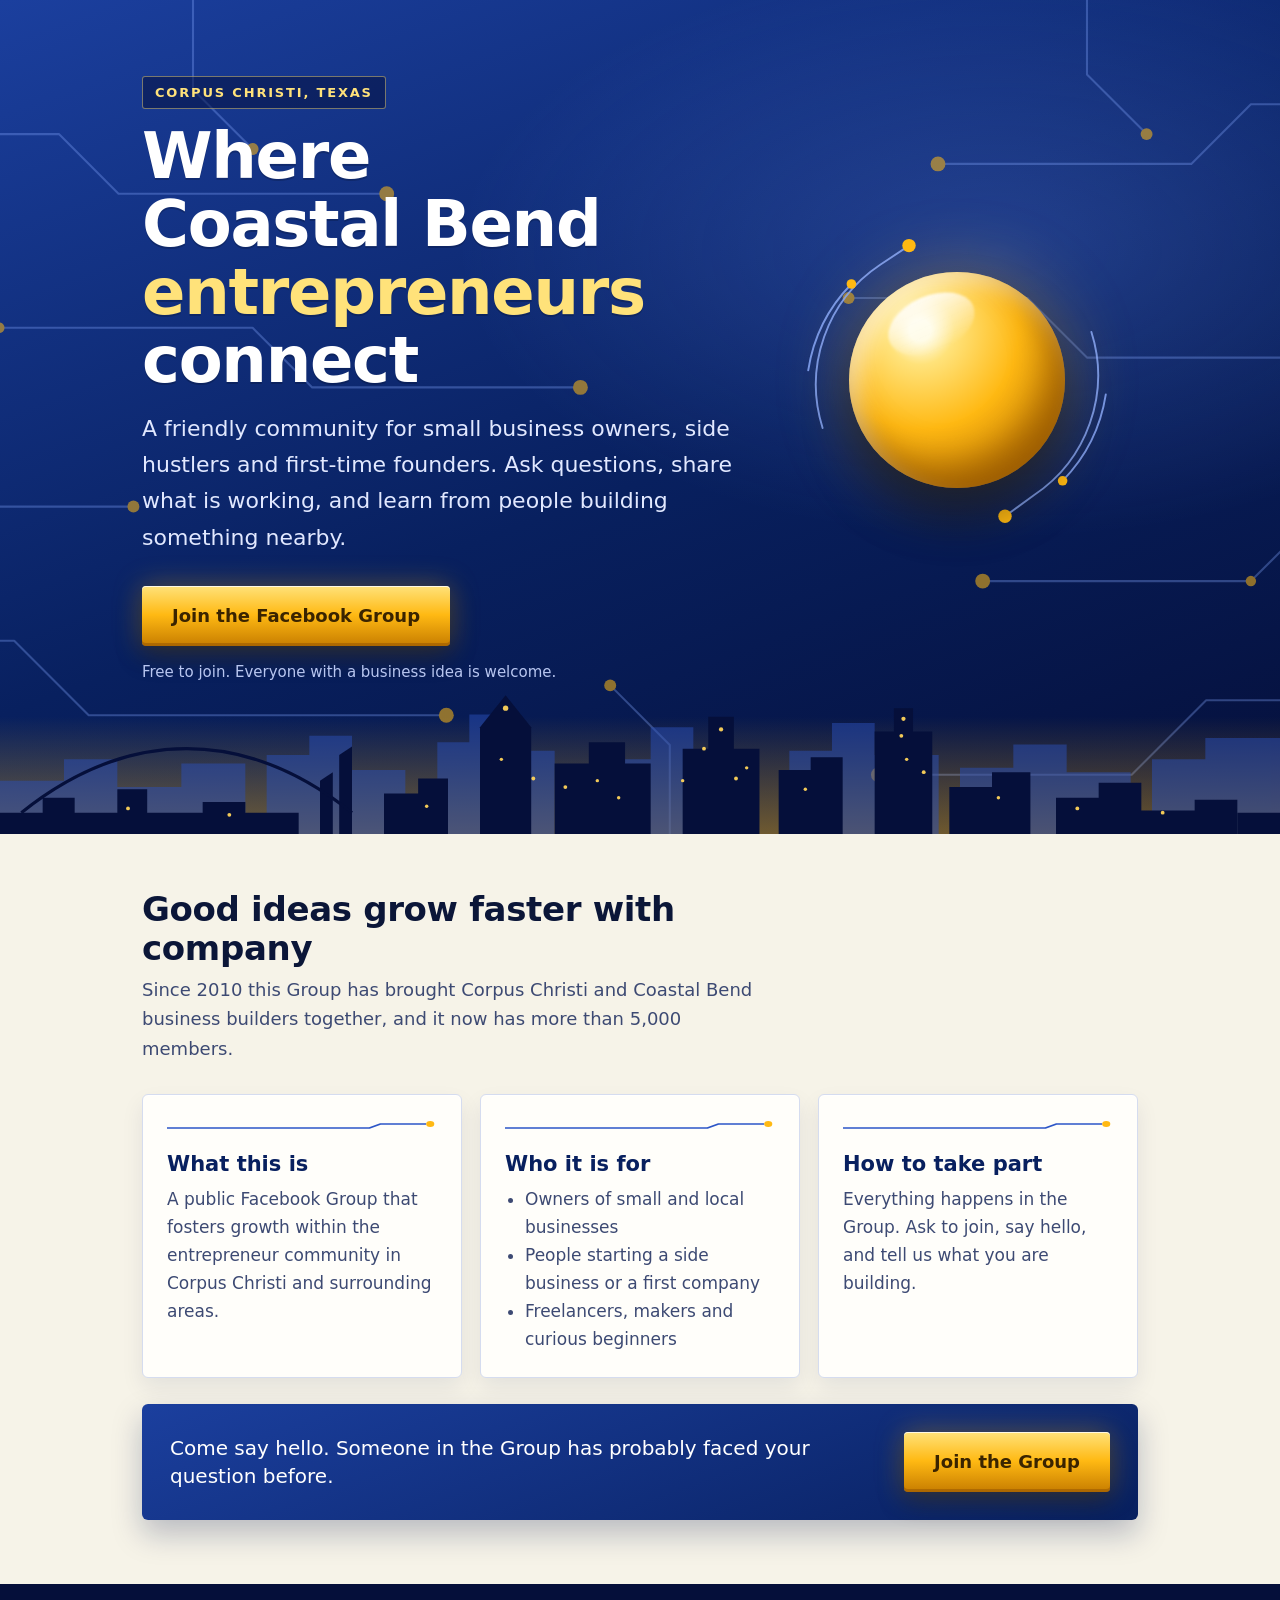
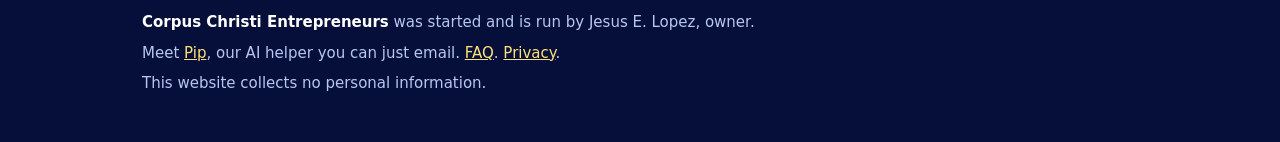
==== index.html @ b6d4269e "Home page: Pip badge appears on the gold orb on hover, CSS only (Jesse OK 10/11; not pushed) Co-Auth" ====
<!doctype html>
<html lang="en">
<head>
<meta charset="utf-8">
<meta name="viewport" content="width=device-width, initial-scale=1">
<title>Corpus Christi Entrepreneurs</title>
<meta name="description" content="A welcoming community for entrepreneurs and small business owners in Corpus Christi and the Coastal Bend. Join the Facebook Group.">
<link rel="canonical" href="https://corpuschristientrepreneurs.org/">
<meta property="og:title" content="Corpus Christi Entrepreneurs">
<meta property="og:description" content="A welcoming community for entrepreneurs and small business owners in Corpus Christi and the Coastal Bend. Join the Facebook Group.">
<meta property="og:type" content="website">
<meta property="og:url" content="https://corpuschristientrepreneurs.org/">
<meta property="og:image" content="https://corpuschristientrepreneurs.org/og-image.png">
<meta name="twitter:card" content="summary_large_image">
<meta name="twitter:title" content="Corpus Christi Entrepreneurs">
<meta name="twitter:description" content="A welcoming community for entrepreneurs and small business owners in Corpus Christi and the Coastal Bend. Join the Facebook Group.">
<meta name="twitter:image" content="https://corpuschristientrepreneurs.org/og-image.png">
<link rel="icon" type="image/png" sizes="32x32" href="/favicon-32.png">
<link rel="icon" type="image/png" sizes="64x64" href="/favicon-64.png">
<link rel="apple-touch-icon" href="/apple-touch-icon.png">
<style>
/* Layout: dark circuit-board hero with a glossy gold orb, then crisp cream panels. Palette taken from the navy Pip icon. */
:root{
  --navy-950:#050f3a;--navy-900:#08205f;--navy-700:#1b3f9e;--navy-500:#2d56c7;
  --sky:#86a8ff;--gold:#ffb913;--gold-hi:#ffe27a;--gold-deep:#c77d00;
  --cream:#f6f3e8;--paper:#fffefa;--ink:#0b1638;--soft:#3d4a73;--line:#d5dcef;
}
*{box-sizing:border-box}
html{scroll-behavior:smooth}
body{margin:0;font:18px/1.65 system-ui,-apple-system,"Segoe UI",Roboto,Helvetica,Arial,sans-serif;color:var(--ink);background:var(--cream)}
.wrap{max-width:1040px;margin:0 auto;padding:0 22px}
/* hero */
header{position:relative;overflow:hidden;color:#fff;background:
  radial-gradient(900px 480px at 78% 30%,rgba(110,150,255,.24),transparent 60%),
  linear-gradient(160deg,var(--navy-700) 0%,var(--navy-900) 55%,var(--navy-950) 100%)}
header svg.circuit{position:absolute;inset:0;width:100%;height:100%;opacity:.55;pointer-events:none}
.hero{position:relative;display:grid;grid-template-columns:1.25fr .75fr;gap:32px;align-items:center;padding-block:76px 150px}
.kicker{display:inline-block;margin:0 0 14px;padding:5px 12px;font-size:13px;font-weight:700;letter-spacing:.14em;text-transform:uppercase;color:var(--gold-hi);border:1px solid rgba(255,226,122,.45);border-radius:3px;background:rgba(5,15,58,.5)}
h1{margin:0 0 16px;font-size:clamp(36px,6.4vw,64px);line-height:1.06;font-weight:800;letter-spacing:-.02em;text-wrap:balance;text-shadow:0 2px 0 rgba(0,0,0,.18)}
h1 span{color:var(--gold-hi)}
.lead{margin:0 0 30px;font-size:clamp(18px,2.4vw,22px);max-width:30em;color:#e1e8ff}
.btn{display:inline-block;padding:15px 30px;font-weight:800;font-size:18px;text-decoration:none;color:#3a2400;border-radius:4px;
  background:linear-gradient(180deg,var(--gold-hi) 0%,var(--gold) 48%,var(--gold-deep) 100%);
  box-shadow:inset 0 1px 0 rgba(255,255,255,.8),inset 0 -3px 0 rgba(120,60,0,.35),0 10px 24px rgba(0,0,0,.35),0 0 28px rgba(255,185,19,.35);
  transition:transform .15s,box-shadow .15s}
.btn:hover,.btn:focus-visible{transform:translateY(-2px);box-shadow:inset 0 1px 0 rgba(255,255,255,.9),inset 0 -3px 0 rgba(120,60,0,.35),0 14px 28px rgba(0,0,0,.4),0 0 38px rgba(255,185,19,.55)}
.btn:focus-visible{outline:3px solid #fff;outline-offset:3px}
.sub{margin:14px 0 0;font-size:15px;color:#b8c6f0}
header svg.skyline{position:absolute;left:0;bottom:0;width:100%;height:clamp(90px,14vw,170px);pointer-events:none}
/* orb */
.orbwrap{position:relative;justify-self:center;width:min(300px,70vw);aspect-ratio:1}
.orbwrap svg{position:absolute;inset:-14%;width:128%;height:128%}
.orb{position:absolute;inset:14%;border-radius:50%;
  background:radial-gradient(circle at 33% 27%,#fffbe0 0 5%,var(--gold-hi) 16%,var(--gold) 46%,var(--gold-deep) 82%,#8a4d00 100%);
  box-shadow:inset -16px -22px 34px rgba(110,55,0,.5),inset 10px 12px 20px rgba(255,255,255,.55),0 30px 46px rgba(0,0,0,.45),0 0 70px rgba(255,185,19,.35)}
.orb::after{content:"";position:absolute;left:17%;top:11%;width:42%;height:26%;border-radius:50%;background:linear-gradient(180deg,rgba(255,255,255,.85),rgba(255,255,255,0));transform:rotate(-24deg);filter:blur(1px)}
/* panels */
main{padding:56px 0 8px}
.intro{max-width:34em;margin:0 0 30px}
.intro h2{margin:0 0 6px;font-size:clamp(26px,4vw,34px);line-height:1.15;letter-spacing:-.01em}
.intro p{margin:0;color:var(--soft)}
.grid{display:grid;grid-template-columns:repeat(3,1fr);gap:18px}
.panel{position:relative;background:var(--paper);border:1px solid var(--line);border-radius:6px;padding:26px 24px 24px;box-shadow:0 1px 0 #fff inset,0 10px 22px rgba(6,22,79,.08)}
.panel svg{display:block;width:100%;height:14px;margin:0 0 16px}
.panel h3{margin:0 0 8px;font-size:21px;line-height:1.25;color:var(--navy-900)}
.panel p,.panel li{margin:0;color:var(--soft);font-size:17px}
.panel ul{margin:0;padding-left:20px}
.cta{margin:26px 0 0;display:flex;flex-wrap:wrap;align-items:center;gap:16px;background:linear-gradient(160deg,var(--navy-700),var(--navy-900));color:#fff;border-radius:6px;padding:28px;box-shadow:0 14px 30px rgba(6,22,79,.25)}
.cta p{margin:0;flex:1 1 280px;font-size:20px;line-height:1.4}
footer{margin-top:56px;background:var(--navy-950);color:#b8c6f0;padding:26px 0 40px;font-size:15px}
footer p{margin:0 0 6px}
footer a{color:var(--gold-hi)}
footer strong{color:#fff}
/* Pip appears on the orb on hover (CSS only; decorative) */
.orb{transition:box-shadow .45s ease}
.orbwrap .badge{position:absolute;inset:14%;width:72%;height:72%;border-radius:50%;opacity:0;transform:scale(.7) rotate(-14deg);transition:opacity .45s ease,transform .45s ease;pointer-events:none}
.orbwrap:hover .badge{opacity:1;transform:scale(1) rotate(0)}
.orbwrap:hover .orb{box-shadow:inset -16px -22px 34px rgba(110,55,0,.5),inset 10px 12px 20px rgba(255,255,255,.55),0 30px 46px rgba(0,0,0,.45),0 0 100px rgba(255,185,19,.6)}
@media (prefers-reduced-motion:reduce){.orb,.orbwrap .badge{transition:none}}
@media (max-width:820px){.hero{grid-template-columns:1fr;padding-block:52px 120px}.orbwrap{order:-1;width:min(210px,55vw);margin-bottom:6px}.grid{grid-template-columns:1fr}}
@media (prefers-reduced-motion:no-preference){.orbwrap{animation:float 7s ease-in-out infinite}@keyframes float{50%{transform:translateY(-8px)}}}
</style>
</head>
<body>
<header>
<svg class="circuit" viewBox="0 0 1200 560" preserveAspectRatio="xMidYMid slice" aria-hidden="true">
<g fill="none" stroke="#86a8ff" stroke-width="1.4" stroke-linecap="round" stroke-linejoin="round" opacity=".6">
<path d="M0 90H210L250 130H430"/><path d="M0 170H120L170 220H340L380 260H560"/><path d="M0 300H90L130 340H260"/><path d="M0 430H180L230 480H470"/>
<path d="M1200 70H1010L970 110H800"/><path d="M1200 200H1090L1050 240H900L860 200H740"/><path d="M1200 340H1060L1010 390H830"/><path d="M1200 470H980L930 520H760"/>
<path d="M300 0V60L340 100"/><path d="M620 560V500L580 460"/><path d="M900 0V50L940 90"/>
</g>
<g fill="#ffb913"><circle cx="430" cy="130" r="5"/><circle cx="560" cy="260" r="5"/><circle cx="260" cy="340" r="4"/><circle cx="470" cy="480" r="5"/><circle cx="800" cy="110" r="5"/><circle cx="740" cy="200" r="4"/><circle cx="830" cy="390" r="5"/><circle cx="760" cy="520" r="5"/><circle cx="340" cy="100" r="4"/><circle cx="580" cy="460" r="4"/><circle cx="940" cy="90" r="4"/><circle cx="170" cy="220" r="3.5"/><circle cx="1010" cy="390" r="3.5"/></g>
</svg>
<svg class="skyline" viewBox="0 0 1200 170" preserveAspectRatio="xMidYMax slice" aria-hidden="true">
<defs><linearGradient id="glow" x1="0" y1="0" x2="0" y2="1"><stop offset="0" stop-color="#ffb913" stop-opacity="0"/><stop offset="1" stop-color="#ffb913" stop-opacity=".42"/></linearGradient></defs>
<rect y="60" width="1200" height="110" fill="url(#glow)"/>
<g fill="#2a4fb8" opacity=".5"><path d="M0 170V120H60V100H110V126H170V104H230V170Z"/><path d="M250 170V96H290V78H330V110H380V170Z"/><path d="M410 170V84H440V58H470V92H520V170Z"/><path d="M560 170V100H610V70H650V104H700V170Z"/><path d="M740 170V92H780V66H820V96H880V170Z"/><path d="M900 170V108H950V86H1000V112H1060V170Z"/><path d="M1080 170V100H1130V80H1200V170Z"/></g>
<g fill="#050f3a">
<path d="M0 170V150H40V136H70V150H110V128H138V150H190V140H230V150H280V170Z"/>
<path d="M300 170V120L312 112V170Z"/><path d="M318 170V96L330 88V170Z"/>
<path d="M360 170V132H392V118H420V170Z"/>
<path d="M450 170V70L474 40L498 70V170Z"/>
<path d="M520 170V104H552V84H586V104H610V170Z"/>
<path d="M640 170V90H664V60H688V90H712V170Z"/>
<path d="M730 170V110H760V98H790V170Z"/>
<path d="M820 170V74H838V52H856V74H874V170Z"/>
<path d="M890 170V126H930V112H966V170Z"/>
<path d="M990 170V136H1030V122H1070V148H1120V138H1160V170Z"/>
<path d="M1160 170V150H1200V170Z"/>
</g>
<g fill="none" stroke="#050f3a" stroke-width="3"><path d="M20 150C120 70 230 70 330 150"/></g>
<g fill="#ffd45a" opacity=".95"><circle cx="500" cy="118" r="1.8"/><circle cx="530" cy="126" r="1.8"/><circle cx="660" cy="90" r="1.8"/><circle cx="690" cy="118" r="1.8"/><circle cx="845" cy="78" r="1.8"/><circle cx="866" cy="112" r="1.8"/><circle cx="1010" cy="146" r="1.8"/><circle cx="1090" cy="150" r="1.8"/><circle cx="120" cy="146" r="1.8"/><circle cx="215" cy="152" r="1.8"/><circle cx="474" cy="52" r="2.5"/><circle cx="676" cy="72" r="2"/><circle cx="847" cy="62" r="2"/><circle cx="640" cy="120" r="1.6"/><circle cx="560" cy="120" r="1.6"/><circle cx="580" cy="136" r="1.6"/><circle cx="850" cy="100" r="1.6"/><circle cx="470" cy="100" r="1.6"/><circle cx="700" cy="108" r="1.6"/><circle cx="936" cy="136" r="1.6"/><circle cx="400" cy="144" r="1.6"/><circle cx="755" cy="128" r="1.6"/></g>
</svg>
<div class="wrap hero">
<div>
<p class="kicker">Corpus Christi, Texas</p>
<h1>Where Coastal Bend <span>entrepreneurs</span> connect</h1>
<p class="lead">A friendly community for small business owners, side hustlers and first-time founders. Ask questions, share what is working, and learn from people building something nearby.</p>
<a class="btn" href="https://www.facebook.com/groups/127256700650900">Join the Facebook Group</a>
<p class="sub">Free to join. Everyone with a business idea is welcome.</p>
</div>
<div class="orbwrap" aria-hidden="true">
<svg viewBox="0 0 400 400"><g fill="none" stroke="#86a8ff" stroke-width="2" stroke-linecap="round" opacity=".85"><path d="M60 250A150 150 0 0 1 120 80L150 60"/><path d="M340 150A150 150 0 0 1 280 320L250 342"/><path d="M45 190A165 165 0 0 1 90 100"/><path d="M355 215A165 165 0 0 1 310 305"/></g><g fill="#ffb913"><circle cx="150" cy="60" r="7"/><circle cx="250" cy="342" r="7"/><circle cx="90" cy="100" r="5"/><circle cx="310" cy="305" r="5"/></g></svg>
<div class="orb"></div>
<img class="badge" src="/pip-badge.png" alt="" width="456" height="456">
</div>
</div>
</header>
<main>
<div class="wrap">
<div class="intro">
<h2>Good ideas grow faster with company</h2>
<p>Since 2010 this Group has brought Corpus Christi and Coastal Bend business builders together, and it now has more than 5,000 members.</p>
</div>
<div class="grid">
<section class="panel">
<svg viewBox="0 0 200 14" preserveAspectRatio="none" aria-hidden="true"><path d="M0 7H150L158 3H192" fill="none" stroke="#2d56c7" stroke-width="1.6"/><circle cx="195" cy="3" r="3" fill="#ffb913"/></svg>
<h3>What this is</h3>
<p>A public Facebook Group that fosters growth within the entrepreneur community in Corpus Christi and surrounding areas.</p>
</section>
<section class="panel">
<svg viewBox="0 0 200 14" preserveAspectRatio="none" aria-hidden="true"><path d="M0 7H150L158 3H192" fill="none" stroke="#2d56c7" stroke-width="1.6"/><circle cx="195" cy="3" r="3" fill="#ffb913"/></svg>
<h3>Who it is for</h3>
<ul><li>Owners of small and local businesses</li><li>People starting a side business or a first company</li><li>Freelancers, makers and curious beginners</li></ul>
</section>
<section class="panel">
<svg viewBox="0 0 200 14" preserveAspectRatio="none" aria-hidden="true"><path d="M0 7H150L158 3H192" fill="none" stroke="#2d56c7" stroke-width="1.6"/><circle cx="195" cy="3" r="3" fill="#ffb913"/></svg>
<h3>How to take part</h3>
<p>Everything happens in the Group. Ask to join, say hello, and tell us what you are building.</p>
</section>
</div>
<div class="cta">
<p>Come say hello. Someone in the Group has probably faced your question before.</p>
<a class="btn" href="https://www.facebook.com/groups/127256700650900">Join the Group</a>
</div>
</div>
</main>
<footer>
<div class="wrap">
<p><strong>Corpus Christi Entrepreneurs</strong> was started and is run by Jesus E. Lopez, owner.</p>
<p>Meet <a href="/pip/">Pip</a>, our AI helper you can just email. <a href="/faq/">FAQ</a>. <a href="/privacy/">Privacy</a>.</p>
<p>This website collects no personal information.</p>
</div>
</footer>
</body>
</html>
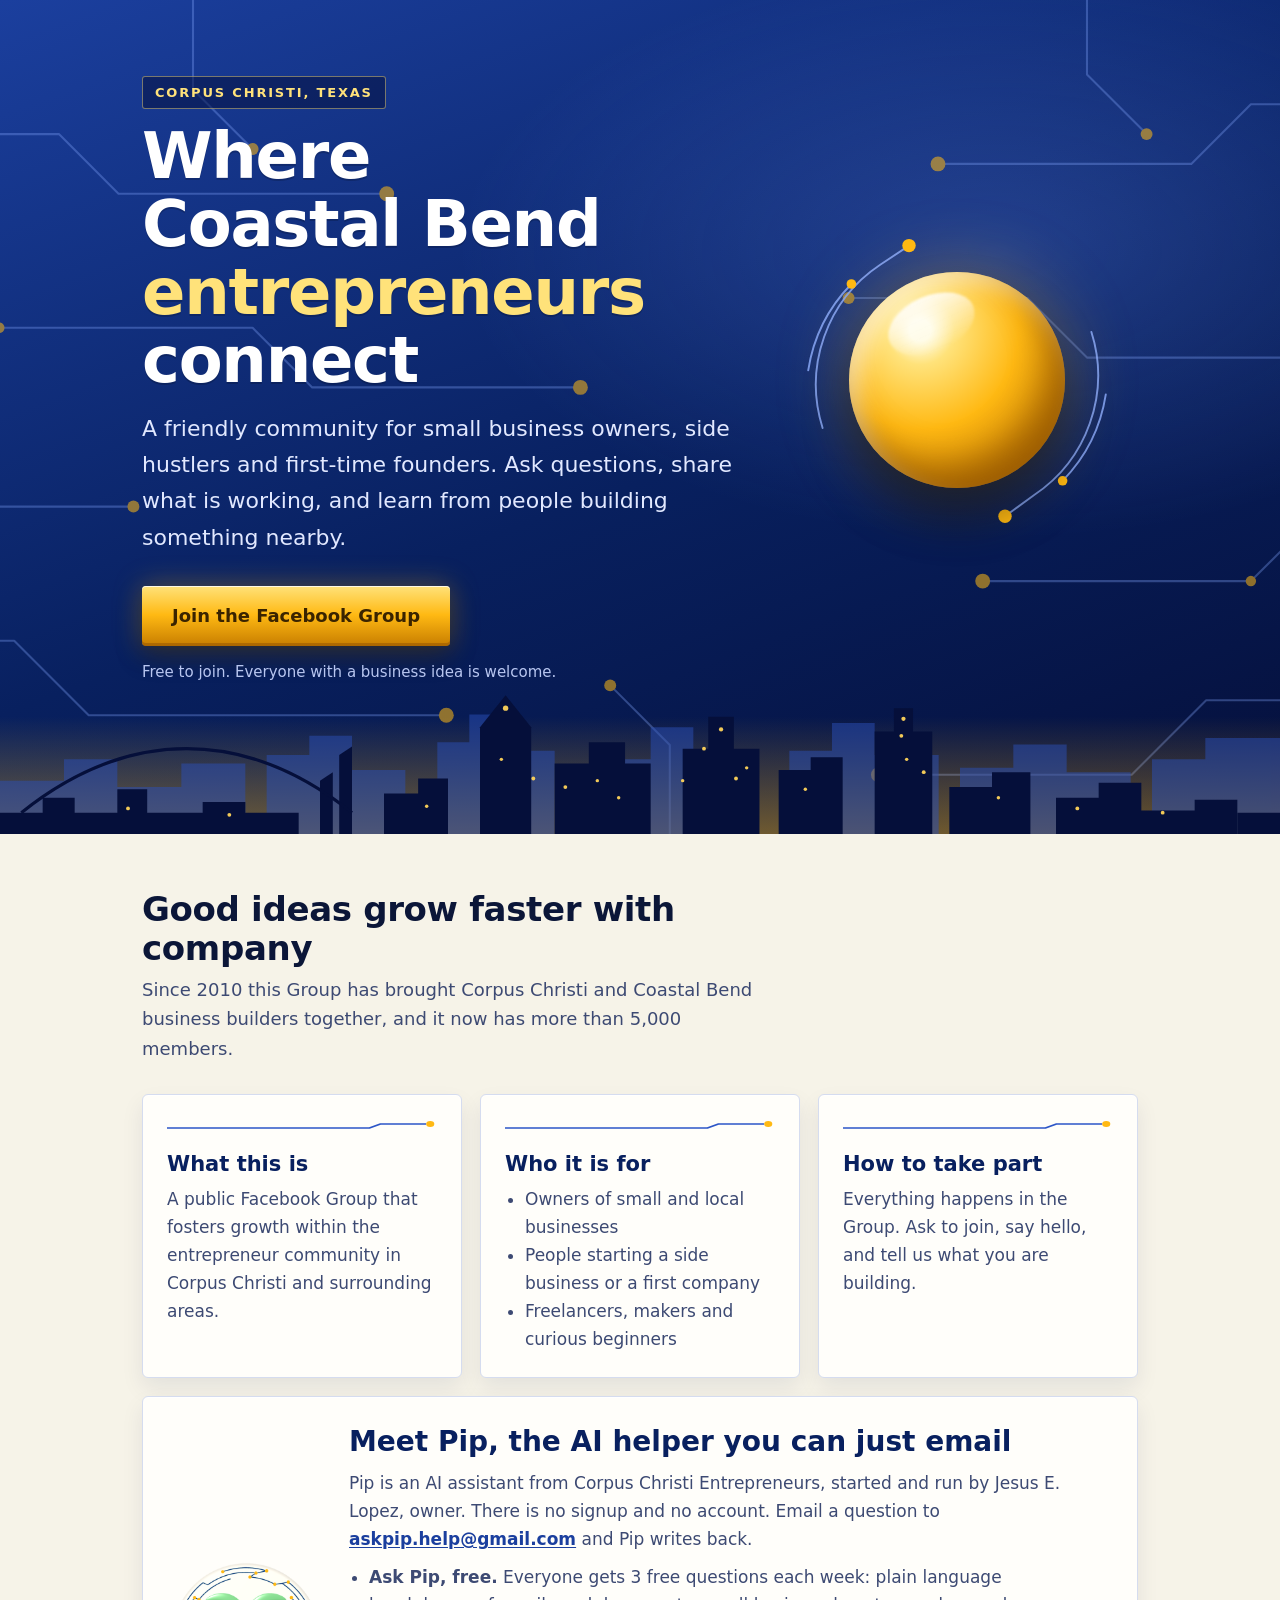
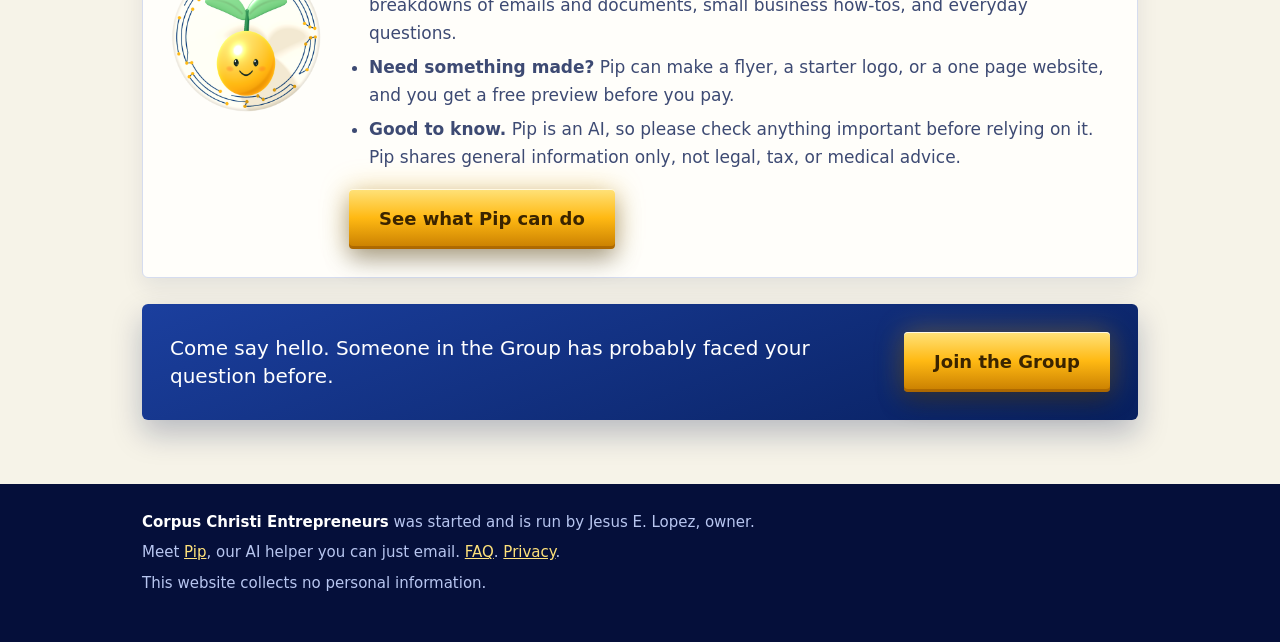
==== commit 984125bf: "Home page: Meet Pip panel with email, free questions, paid items and AI notice (Jesse OK 10/12; not " ====
--- a/index.html
+++ b/index.html
@@ -65,6 +65,15 @@
 .panel h3{margin:0 0 8px;font-size:21px;line-height:1.25;color:var(--navy-900)}
 .panel p,.panel li{margin:0;color:var(--soft);font-size:17px}
 .panel ul{margin:0;padding-left:20px}
+.pip{margin:18px 0 0;display:grid;grid-template-columns:150px 1fr;gap:28px;align-items:center;padding:28px}
+.pip img{display:block;width:150px;height:150px;border-radius:50%}
+.pip h2{margin:0 0 10px;line-height:1.2;color:var(--navy-900);font-size:clamp(22px,3.2vw,28px)}
+.pip p{margin:0 0 10px}
+.pip ul{margin:0 0 18px;padding-left:20px}
+.pip li{margin:0 0 6px}
+.pip a:not(.btn){color:var(--navy-700);text-decoration:underline;text-underline-offset:2px;font-weight:600}
+.pip .btn{color:#3a2400}
+@media(max-width:640px){.pip{grid-template-columns:1fr;gap:16px;padding:24px 20px}.pip img{width:110px;height:110px}}
 .cta{margin:26px 0 0;display:flex;flex-wrap:wrap;align-items:center;gap:16px;background:linear-gradient(160deg,var(--navy-700),var(--navy-900));color:#fff;border-radius:6px;padding:28px;box-shadow:0 14px 30px rgba(6,22,79,.25)}
 .cta p{margin:0;flex:1 1 280px;font-size:20px;line-height:1.4}
 footer{margin-top:56px;background:var(--navy-950);color:#b8c6f0;padding:26px 0 40px;font-size:15px}
@@ -75,8 +84,15 @@
 .orb{transition:box-shadow .45s ease}
 .orbwrap .badge{position:absolute;inset:14%;width:72%;height:72%;border-radius:50%;opacity:0;transform:scale(.7) rotate(-14deg);transition:opacity .45s ease,transform .45s ease;pointer-events:none}
 .orbwrap:hover .badge{opacity:1;transform:scale(1) rotate(0)}
+.orblink{position:absolute;inset:14%;border-radius:50%;z-index:2;cursor:pointer;-webkit-tap-highlight-color:transparent}
+.orblink:focus-visible{outline:3px solid var(--gold-hi);outline-offset:4px}
+.orblink:focus-visible~.badge{opacity:1;transform:scale(1) rotate(0)}
+.orblink svg{position:absolute;left:-38.9%;top:-38.9%;width:177.8%;height:177.8%;pointer-events:none;overflow:visible}
+.orbtext{font:700 22px/1 system-ui,-apple-system,"Segoe UI",Roboto,Helvetica,Arial,sans-serif;letter-spacing:3px;fill:var(--gold-hi);opacity:0;transition:opacity .45s ease .12s;pointer-events:none;filter:drop-shadow(0 2px 3px rgba(0,0,0,.55))}
+.orbwrap:hover .orbtext,.orblink:focus-visible .orbtext{opacity:1}
+.orbwrap:hover .orbtext{pointer-events:visiblePainted}
 .orbwrap:hover .orb{box-shadow:inset -16px -22px 34px rgba(110,55,0,.5),inset 10px 12px 20px rgba(255,255,255,.55),0 30px 46px rgba(0,0,0,.45),0 0 100px rgba(255,185,19,.6)}
-@media (prefers-reduced-motion:reduce){.orb,.orbwrap .badge{transition:none}}
+@media (prefers-reduced-motion:reduce){.orb,.orbwrap .badge,.orbtext{transition:none}}
 @media (max-width:820px){.hero{grid-template-columns:1fr;padding-block:52px 120px}.orbwrap{order:-1;width:min(210px,55vw);margin-bottom:6px}.grid{grid-template-columns:1fr}}
 @media (prefers-reduced-motion:no-preference){.orbwrap{animation:float 7s ease-in-out infinite}@keyframes float{50%{transform:translateY(-8px)}}}
 </style>
@@ -119,10 +135,11 @@
 <a class="btn" href="https://www.facebook.com/groups/127256700650900">Join the Facebook Group</a>
 <p class="sub">Free to join. Everyone with a business idea is welcome.</p>
 </div>
-<div class="orbwrap" aria-hidden="true">
-<svg viewBox="0 0 400 400"><g fill="none" stroke="#86a8ff" stroke-width="2" stroke-linecap="round" opacity=".85"><path d="M60 250A150 150 0 0 1 120 80L150 60"/><path d="M340 150A150 150 0 0 1 280 320L250 342"/><path d="M45 190A165 165 0 0 1 90 100"/><path d="M355 215A165 165 0 0 1 310 305"/></g><g fill="#ffb913"><circle cx="150" cy="60" r="7"/><circle cx="250" cy="342" r="7"/><circle cx="90" cy="100" r="5"/><circle cx="310" cy="305" r="5"/></g></svg>
-<div class="orb"></div>
-<img class="badge" src="/pip-badge.png" alt="" width="456" height="456">
+<div class="orbwrap">
+<svg aria-hidden="true" viewBox="0 0 400 400"><g fill="none" stroke="#86a8ff" stroke-width="2" stroke-linecap="round" opacity=".85"><path d="M60 250A150 150 0 0 1 120 80L150 60"/><path d="M340 150A150 150 0 0 1 280 320L250 342"/><path d="M45 190A165 165 0 0 1 90 100"/><path d="M355 215A165 165 0 0 1 310 305"/></g><g fill="#ffb913"><circle cx="150" cy="60" r="7"/><circle cx="250" cy="342" r="7"/><circle cx="90" cy="100" r="5"/><circle cx="310" cy="305" r="5"/></g></svg>
+<div class="orb" aria-hidden="true"></div>
+<a class="orblink" href="/pip/" aria-label="Meet Pip"><svg viewBox="0 0 400 400" aria-hidden="true" focusable="false"><defs><path id="orbarc" d="M67 200A133 133 0 0 0 333 200"/></defs><text class="orbtext"><textPath href="#orbarc" startOffset="50%" text-anchor="middle">Meet Pip</textPath></text></svg></a>
+<img class="badge" src="/pip-badge.png" alt="" aria-hidden="true" width="456" height="456">
 </div>
 </div>
 </header>
@@ -149,6 +166,19 @@
 <p>Everything happens in the Group. Ask to join, say hello, and tell us what you are building.</p>
 </section>
 </div>
+<section class="panel pip">
+<img src="/pip-badge.png" width="150" height="150" alt="Pip, the Corpus Christi Entrepreneurs AI helper, shown as a round navy badge">
+<div>
+<h2>Meet Pip, the AI helper you can just email</h2>
+<p>Pip is an AI assistant from Corpus Christi Entrepreneurs, started and run by Jesus E. Lopez, owner. There is no signup and no account. Email a question to <a href="mailto:askpip.help@gmail.com">askpip.help@gmail.com</a> and Pip writes back.</p>
+<ul>
+<li><strong>Ask Pip, free.</strong> Everyone gets 3 free questions each week: plain language breakdowns of emails and documents, small business how-tos, and everyday questions.</li>
+<li><strong>Need something made?</strong> Pip can make a flyer, a starter logo, or a one page website, and you get a free preview before you pay.</li>
+<li><strong>Good to know.</strong> Pip is an AI, so please check anything important before relying on it. Pip shares general information only, not legal, tax, or medical advice.</li>
+</ul>
+<a class="btn" href="/pip/">See what Pip can do</a>
+</div>
+</section>
 <div class="cta">
 <p>Come say hello. Someone in the Group has probably faced your question before.</p>
 <a class="btn" href="https://www.facebook.com/groups/127256700650900">Join the Group</a>
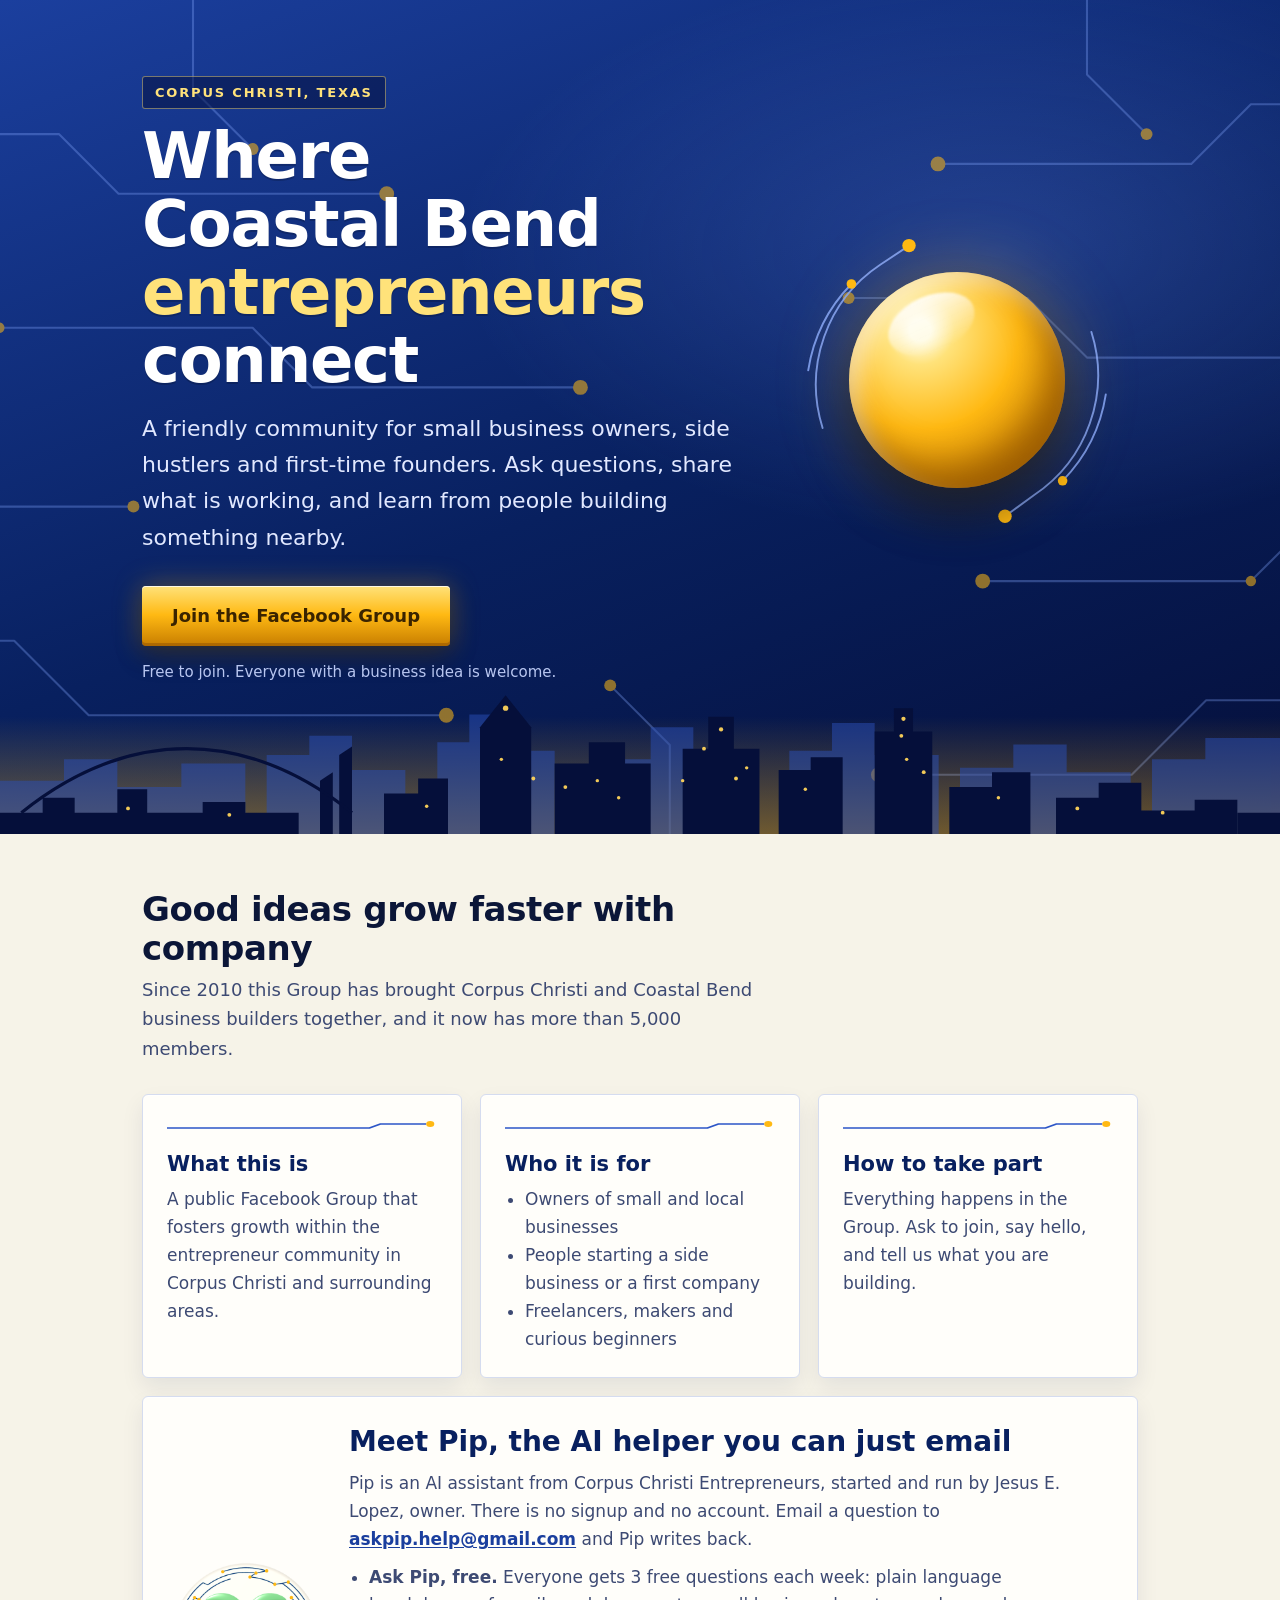
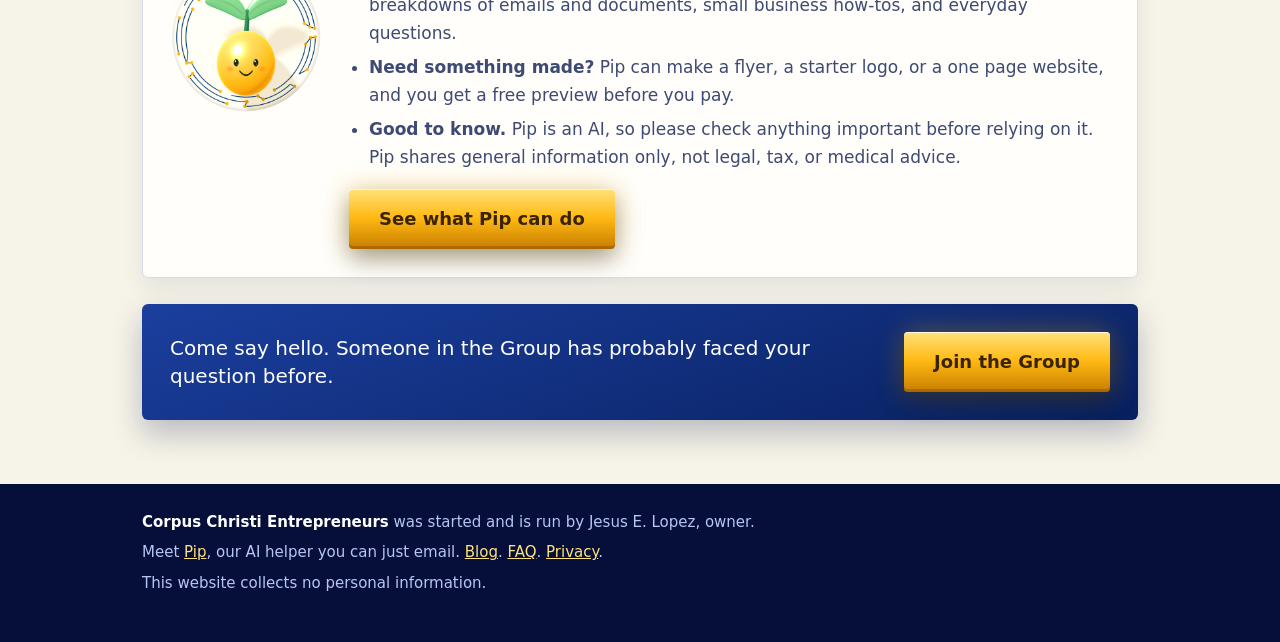
==== commit 0f5f7005: "Blog: add /blog/ and first post 'We Tried It: Finding Our Real Costs in One Afternoon' with audio; f" ====
--- a/index.html
+++ b/index.html
@@ -188,7 +188,7 @@
 <footer>
 <div class="wrap">
 <p><strong>Corpus Christi Entrepreneurs</strong> was started and is run by Jesus E. Lopez, owner.</p>
-<p>Meet <a href="/pip/">Pip</a>, our AI helper you can just email. <a href="/faq/">FAQ</a>. <a href="/privacy/">Privacy</a>.</p>
+<p>Meet <a href="/pip/">Pip</a>, our AI helper you can just email. <a href="/blog/">Blog</a>. <a href="/faq/">FAQ</a>. <a href="/privacy/">Privacy</a>.</p>
 <p>This website collects no personal information.</p>
 </div>
 </footer>
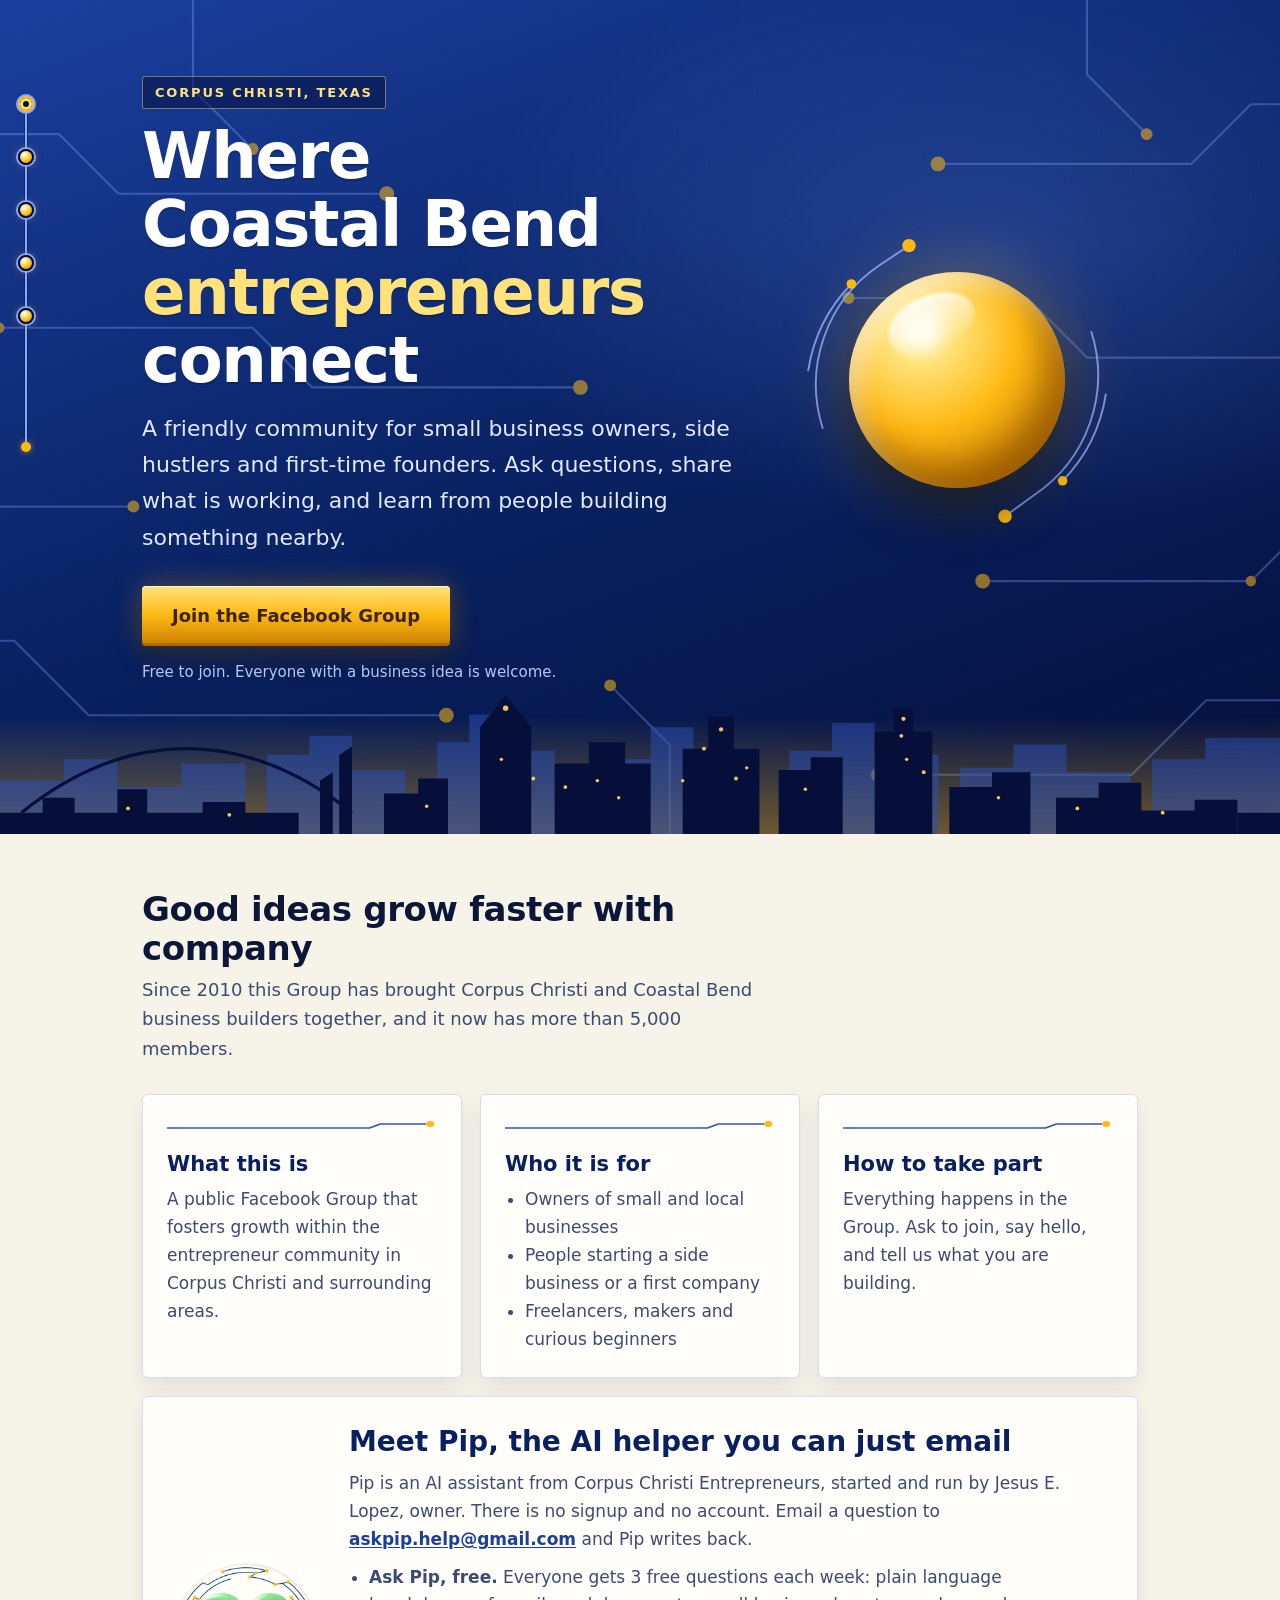
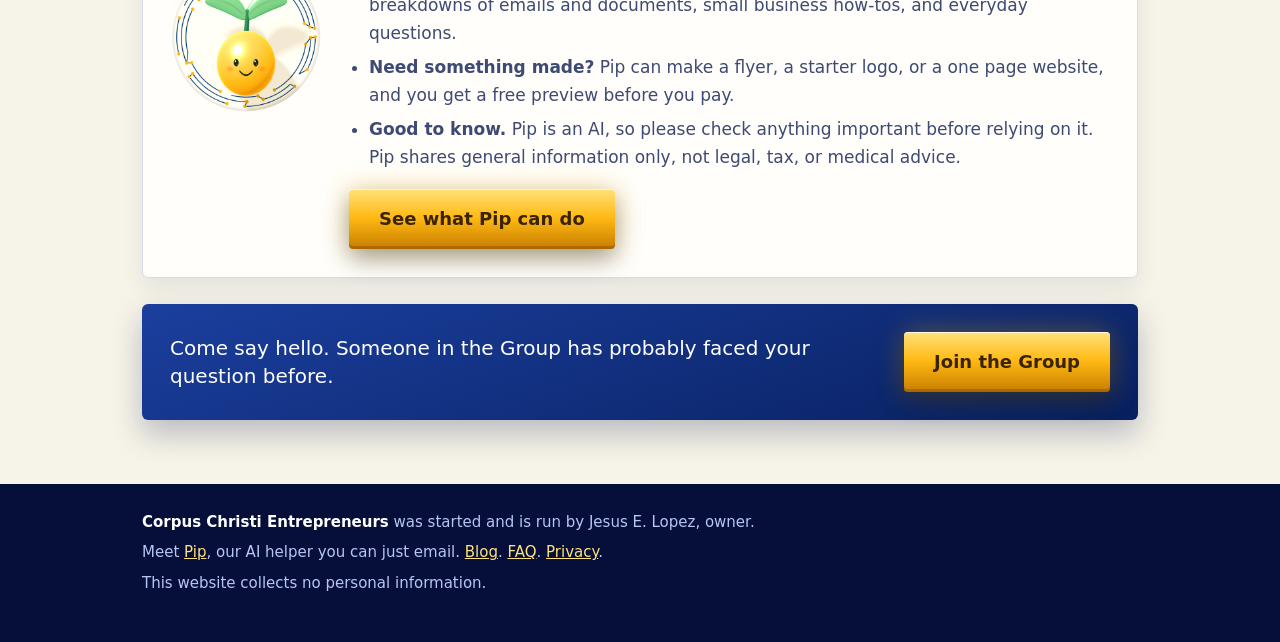
==== commit 13534f65: "Side menu rail on every page, joined to the home circuit; skyline, tower dot and bridge in inner pag" ====
--- a/index.html
+++ b/index.html
@@ -96,12 +96,14 @@
 @media (max-width:820px){.hero{grid-template-columns:1fr;padding-block:52px 120px}.orbwrap{order:-1;width:min(210px,55vw);margin-bottom:6px}.grid{grid-template-columns:1fr}}
 @media (prefers-reduced-motion:no-preference){.orbwrap{animation:float 7s ease-in-out infinite}@keyframes float{50%{transform:translateY(-8px)}}}
 </style>
+<link rel="stylesheet" href="/nav.css">
 </head>
 <body>
+<nav class="railnav" aria-label="Site pages"><ul><li><a href="/" aria-current="page"><span class="label">Home</span><span class="pad"></span></a></li><li><a href="/pip/"><span class="label">Meet Pip</span><span class="pad"></span></a></li><li><a href="/blog/"><span class="label">Blog</span><span class="pad"></span></a></li><li><a href="/faq/"><span class="label">FAQ</span><span class="pad"></span></a></li><li><a href="/privacy/"><span class="label">Privacy</span><span class="pad"></span></a></li></ul></nav>
 <header>
 <svg class="circuit" viewBox="0 0 1200 560" preserveAspectRatio="xMidYMid slice" aria-hidden="true">
 <g fill="none" stroke="#86a8ff" stroke-width="1.4" stroke-linecap="round" stroke-linejoin="round" opacity=".6">
-<path d="M0 90H210L250 130H430"/><path d="M0 170H120L170 220H340L380 260H560"/><path d="M0 300H90L130 340H260"/><path d="M0 430H180L230 480H470"/>
+<path d="M0 90H210L250 130H430"/><path d="M0 170H120L170 220H340L380 260H560"/><path id="tapline" d="M0 300H90L130 340H260"/><path d="M0 430H180L230 480H470"/>
 <path d="M1200 70H1010L970 110H800"/><path d="M1200 200H1090L1050 240H900L860 200H740"/><path d="M1200 340H1060L1010 390H830"/><path d="M1200 470H980L930 520H760"/>
 <path d="M300 0V60L340 100"/><path d="M620 560V500L580 460"/><path d="M900 0V50L940 90"/>
 </g>
@@ -192,5 +194,14 @@
 <p>This website collects no personal information.</p>
 </div>
 </footer>
+<script>
+/* Runs the side rail's trace down to the hero circuit line at the left edge, while that line sits below the cap. */
+(()=>{const nav=document.querySelector('.railnav'),line=document.getElementById('tapline');if(!nav||!line)return;
+const ul=nav.querySelector('ul');
+function fit(){const n=nav.getBoundingClientRect(),capBottom=ul.getBoundingClientRect().bottom+22;
+const y=new DOMPoint(0,300).matrixTransform(line.ownerSVGElement.getScreenCTM()).y,gap=y-capBottom;
+if(gap>0){nav.style.setProperty('--tap-top',(capBottom-n.top)+'px');nav.style.setProperty('--tap',gap+'px');nav.classList.add('tapped')}else nav.classList.remove('tapped')}
+addEventListener('scroll',fit,{passive:true});addEventListener('resize',fit);fit()})();
+</script>
 </body>
 </html>
--- a/nav.css
+++ b/nav.css
@@ -0,0 +1,36 @@
+/* Side rail: a vertical circuit trace with gold pads, one per page. Pads swell and a label slides out on hover or keyboard focus. */
+.railnav{position:fixed;left:18px;top:90px;z-index:50}
+.railnav ul{position:relative;list-style:none;margin:0;padding:0;display:flex;flex-direction:column;gap:26px}
+.railnav ul::before{content:"";position:absolute;left:7px;top:8px;bottom:-22px;width:2px;border-radius:1px;background:#86a8ff;box-shadow:0 0 0 1px rgba(5,15,58,.35)}
+.railnav ul::after{content:"";position:absolute;left:4px;bottom:-28px;width:8px;height:8px;border-radius:50%;background:#86a8ff;box-shadow:0 0 0 1px rgba(5,15,58,.35)}
+.railnav a{position:relative;display:flex;flex-direction:row-reverse;align-items:center;justify-content:flex-end;gap:10px;text-decoration:none;outline:none}
+.railnav .pad{flex:none;width:16px;height:16px;border-radius:50%;border:2px solid #050f3a;
+  background:radial-gradient(circle at 35% 30%,#fffbe0 0 10%,#ffe27a 30%,#ffb913 60%,#c77d00 100%);
+  box-shadow:0 0 0 2px #86a8ff,0 0 8px rgba(255,185,19,.45);transition:transform .2s ease,box-shadow .2s ease}
+.railnav .label{font:700 13px/1 system-ui,-apple-system,"Segoe UI",Roboto,Helvetica,Arial,sans-serif;letter-spacing:.1em;text-transform:uppercase;white-space:nowrap;
+  color:#ffe27a;background:rgba(5,15,58,.9);border:1px solid rgba(255,226,122,.45);border-radius:3px;padding:6px 10px;
+  opacity:0;transform:translateX(-8px);transition:opacity .2s ease,transform .2s ease;pointer-events:none}
+.railnav a:hover .pad,.railnav a:focus-visible .pad{transform:scale(1.7);box-shadow:0 0 0 2px #ffe27a,0 0 18px rgba(255,185,19,.8)}
+.railnav a:hover .label,.railnav a:focus-visible .label{opacity:1;transform:none}
+.railnav a[aria-current="page"] .pad{background:#050f3a;border-color:#ffb913;box-shadow:0 0 0 2px #86a8ff,inset 0 0 0 3px #ffe27a}
+@media (max-width:700px){.railnav{display:none}}
+@media (prefers-reduced-motion:reduce){.railnav .pad,.railnav .label{transition:none}}
+/* Home page only: the rail's own trace stretches past the last pad down to the nearest hero circuit line, with a gold junction. Positioned by the script on that page; hidden once the line scrolls past. */
+.railnav::after{content:"";position:absolute;left:3px;top:calc(var(--tap-top,0px) + var(--tap,0px) - 5px);width:10px;height:10px;border-radius:50%;background:#ffb913;box-shadow:0 0 6px rgba(255,185,19,.6);display:none}
+.railnav.tapped::after{display:block}
+.railnav.tapped ul::before{bottom:calc(-22px - var(--tap,0px))}
+.railnav.tapped ul::after{display:none}
+/* Inner pages: a skyscraper stands under the dot between the site name and the page name, so the dot is its beacon. */
+header{position:relative;overflow:hidden}
+.tower{position:relative;font-weight:700;color:#ffe27a;text-shadow:0 0 6px rgba(255,226,122,.9)}
+.tower::after{content:"";position:absolute;left:50%;top:.8em;width:22px;height:60px;margin-left:-11px;pointer-events:none;
+  background:radial-gradient(circle at 8px 21px,#ffd45a 0 1px,transparent 1.6px),radial-gradient(circle at 14px 26px,#ffd45a 0 1px,transparent 1.6px),radial-gradient(circle at 7px 31px,#ffd45a 0 1px,transparent 1.6px),radial-gradient(circle at 15px 35px,#ffd45a 0 1px,transparent 1.6px),#050f3a;
+  clip-path:polygon(9.5px 0,12.5px 0,12.5px 6px,16px 9px,16px 13px,22px 17px,22px 100%,0 100%,0 17px,6px 13px,6px 9px,9.5px 6px)}
+/* Inner pages: the home page's bridge arch, small, standing to the right of the page name. */
+.bridge{position:relative;display:inline-block;width:150px;height:1em}
+.bridge::after{content:"";position:absolute;left:14px;top:1.32em;width:136px;height:28px;pointer-events:none;
+  background:url("data:image/svg+xml,%3Csvg xmlns='http://www.w3.org/2000/svg' viewBox='18 86 314 66' preserveAspectRatio='none'%3E%3Cpath d='M20 150C120 70 230 70 330 150' fill='none' stroke='%23050f3a' stroke-width='5'/%3E%3C/svg%3E") no-repeat center/100% 100%}
+@media (max-width:560px){.bridge{display:none}}
+/* Keep page content clear of the rail on mid-size screens, where the content would otherwise start under it. */
+@media (min-width:701px) and (max-width:803px){.wrap{padding-left:52px}}
+@media (min-width:701px) and (max-width:1083px){body:has(svg.circuit) .wrap{padding-left:52px}}
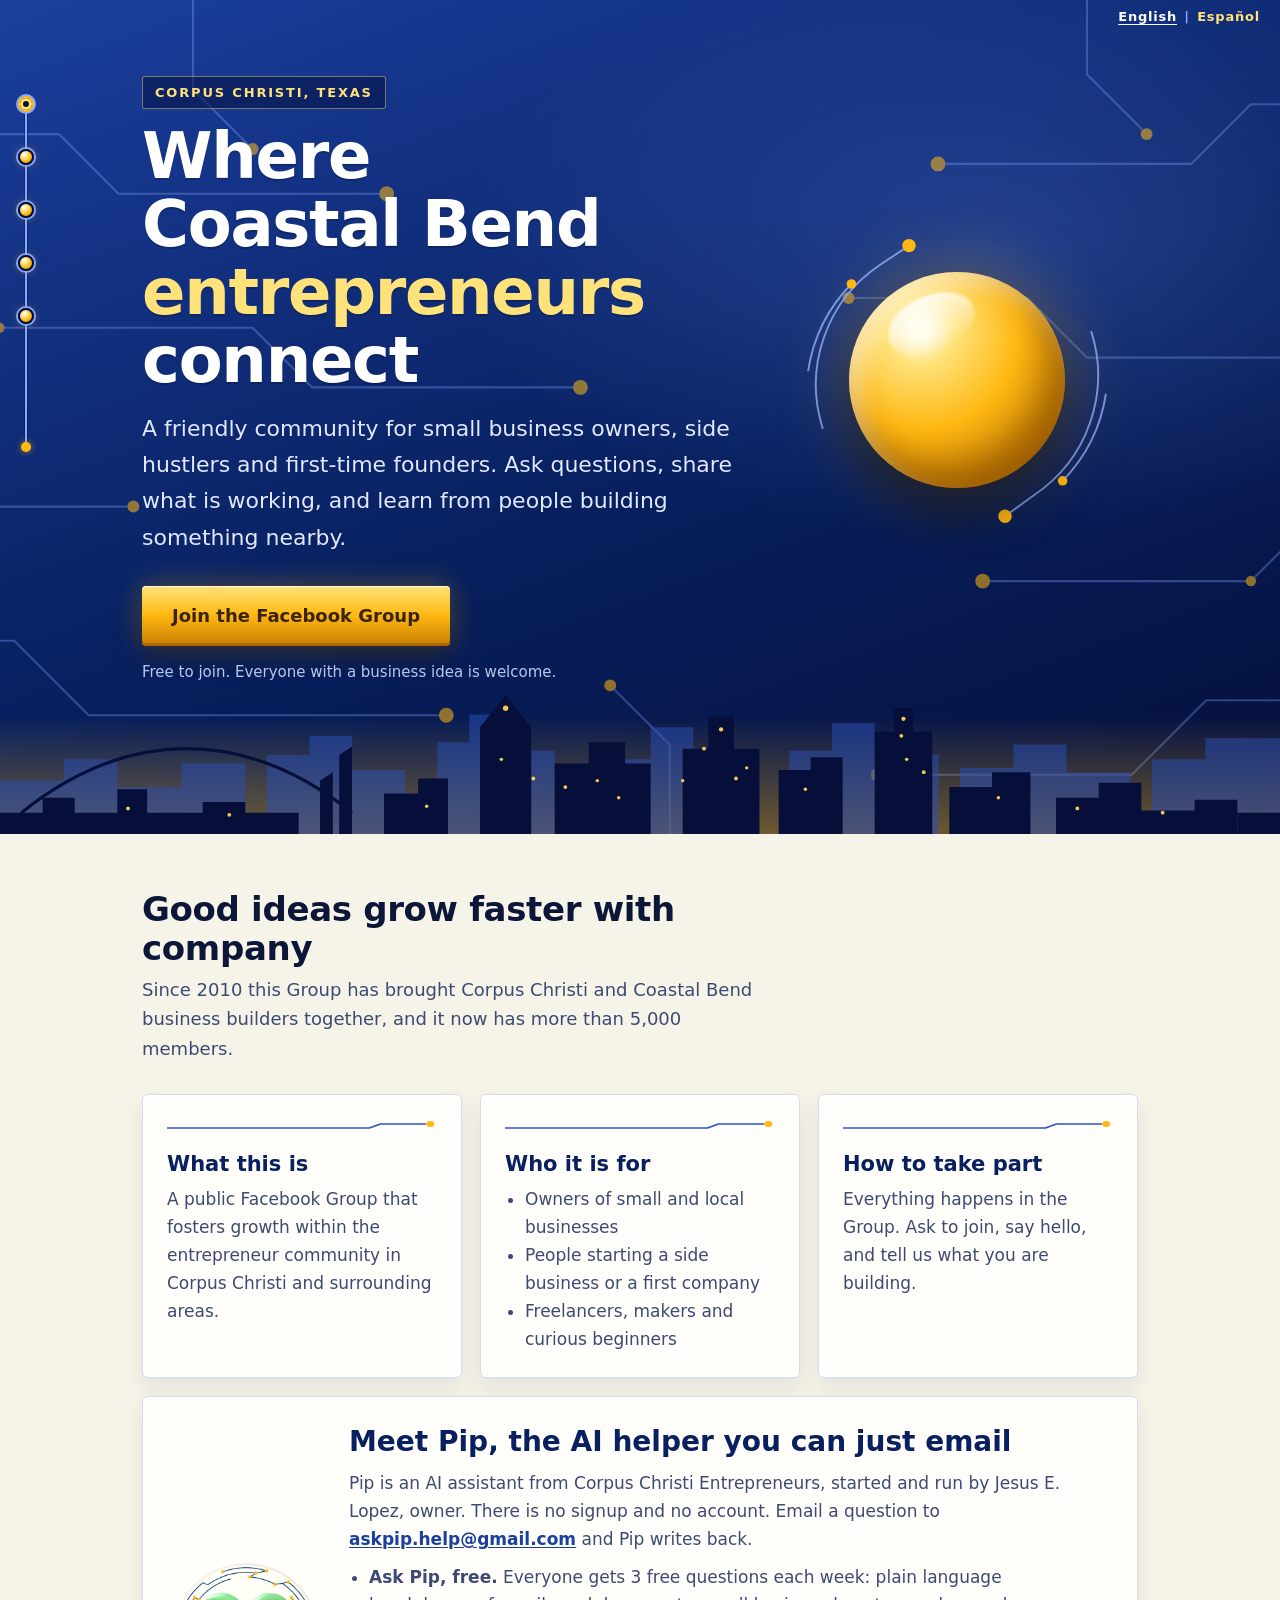
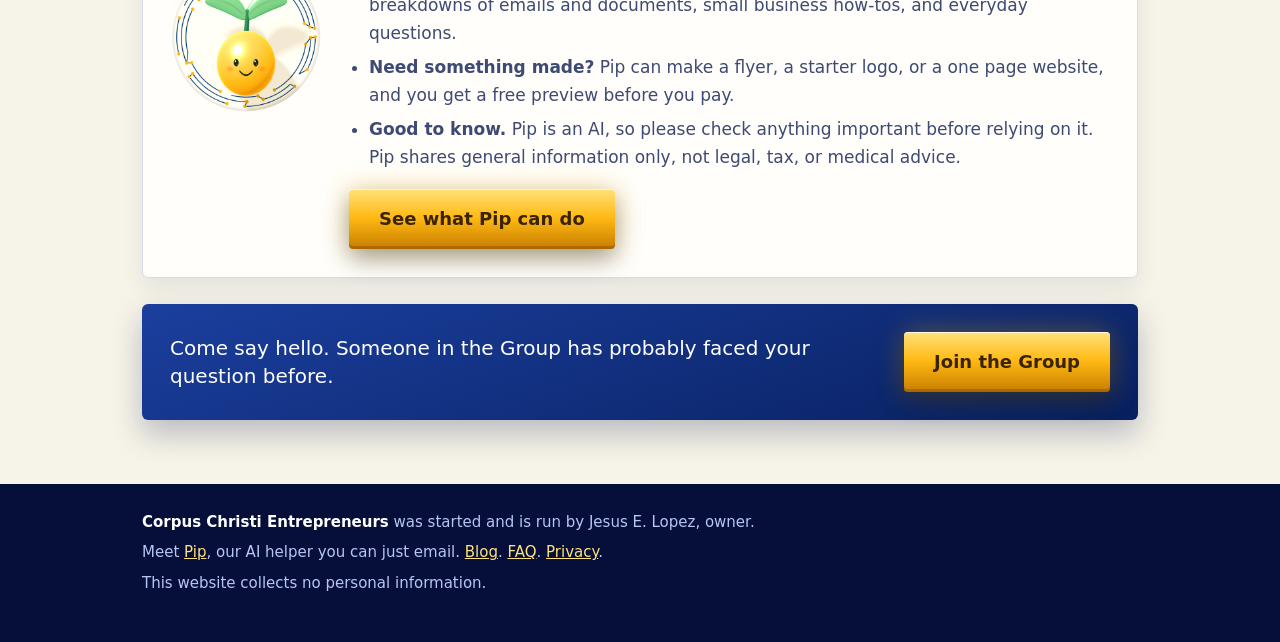
==== commit 7b01ca19: "Spanish site: /es/ home, Pip, FAQ, privacy, blog index and post (usted; email-only service; English " ====
--- a/index.html
+++ b/index.html
@@ -6,6 +6,9 @@
 <title>Corpus Christi Entrepreneurs</title>
 <meta name="description" content="A welcoming community for entrepreneurs and small business owners in Corpus Christi and the Coastal Bend. Join the Facebook Group.">
 <link rel="canonical" href="https://corpuschristientrepreneurs.org/">
+<link rel="alternate" hreflang="en" href="https://corpuschristientrepreneurs.org/">
+<link rel="alternate" hreflang="es" href="https://corpuschristientrepreneurs.org/es/">
+<link rel="alternate" hreflang="x-default" href="https://corpuschristientrepreneurs.org/">
 <meta property="og:title" content="Corpus Christi Entrepreneurs">
 <meta property="og:description" content="A welcoming community for entrepreneurs and small business owners in Corpus Christi and the Coastal Bend. Join the Facebook Group.">
 <meta property="og:type" content="website">
@@ -99,6 +102,7 @@
 <link rel="stylesheet" href="/nav.css">
 </head>
 <body>
+<nav class="langswitch" aria-label="Language / Idioma"><a href="/" lang="en" hreflang="en" aria-current="true">English</a><span aria-hidden="true"> | </span><a href="/es/" lang="es" hreflang="es">Español</a></nav>
 <nav class="railnav" aria-label="Site pages"><ul><li><a href="/" aria-current="page"><span class="label">Home</span><span class="pad"></span></a></li><li><a href="/pip/"><span class="label">Meet Pip</span><span class="pad"></span></a></li><li><a href="/blog/"><span class="label">Blog</span><span class="pad"></span></a></li><li><a href="/faq/"><span class="label">FAQ</span><span class="pad"></span></a></li><li><a href="/privacy/"><span class="label">Privacy</span><span class="pad"></span></a></li></ul></nav>
 <header>
 <svg class="circuit" viewBox="0 0 1200 560" preserveAspectRatio="xMidYMid slice" aria-hidden="true">
--- a/nav.css
+++ b/nav.css
@@ -34,3 +34,8 @@
 /* Keep page content clear of the rail on mid-size screens, where the content would otherwise start under it. */
 @media (min-width:701px) and (max-width:803px){.wrap{padding-left:52px}}
 @media (min-width:701px) and (max-width:1083px){body:has(svg.circuit) .wrap{padding-left:52px}}
+/* Language switch, top right of every page: English | Español. Sits on the dark header. */
+.langswitch{position:absolute;top:10px;right:18px;z-index:60;font:700 13px/1 system-ui,-apple-system,"Segoe UI",Roboto,Helvetica,Arial,sans-serif;letter-spacing:.06em;color:#86a8ff}
+.langswitch a{color:#ffe27a;text-decoration:none;padding:4px 2px}
+.langswitch a:hover,.langswitch a:focus-visible{text-decoration:underline}
+.langswitch a[aria-current]{color:#fff;text-decoration:underline;text-underline-offset:3px}
